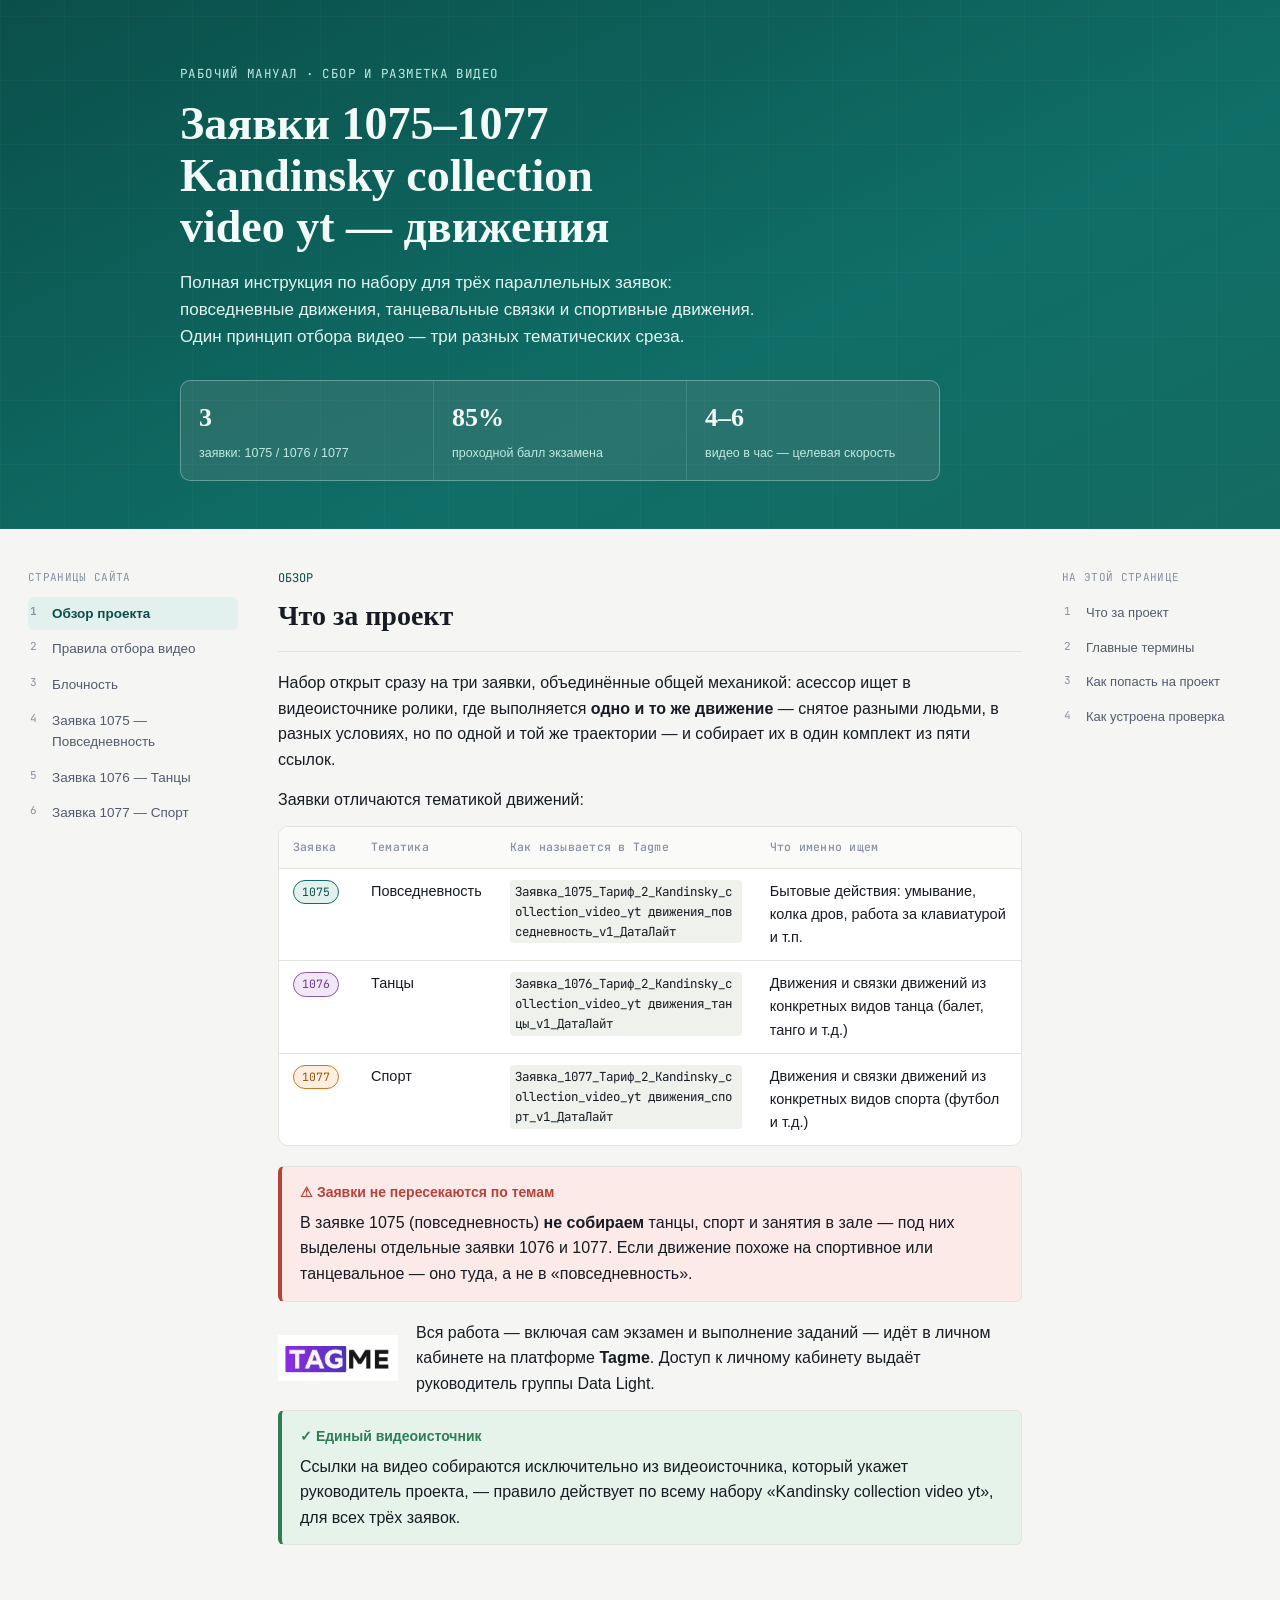
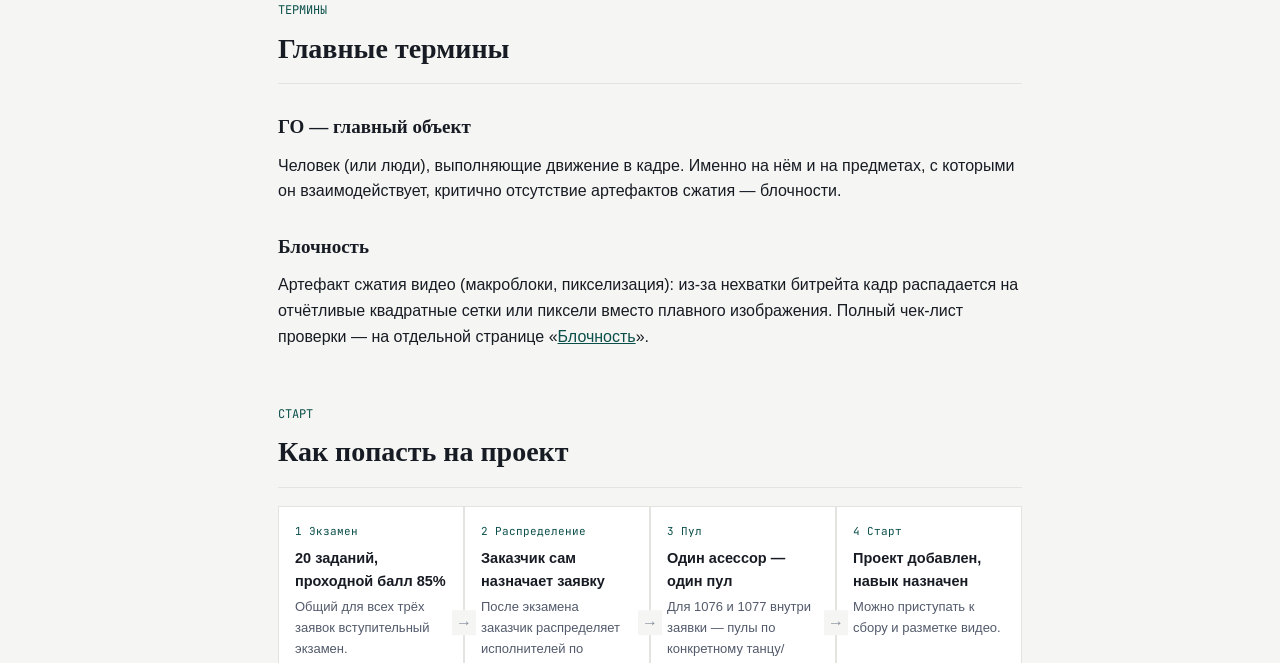
==== site/index.html @ 00cd405f "Добавить index.html с редиректом на overview.html Чтобы асессорам можно было давать короткую ссылку " ====
<!DOCTYPE html>
<html lang="ru">
<head>
<meta charset="UTF-8">
<meta http-equiv="refresh" content="0; url=overview.html">
<link rel="canonical" href="overview.html">
<title>Заявки 1075–1077 · Kandinsky — движения</title>
</head>
<body>
<p>Переход на <a href="overview.html">страницу «Обзор проекта»</a>…</p>
</body>
</html>
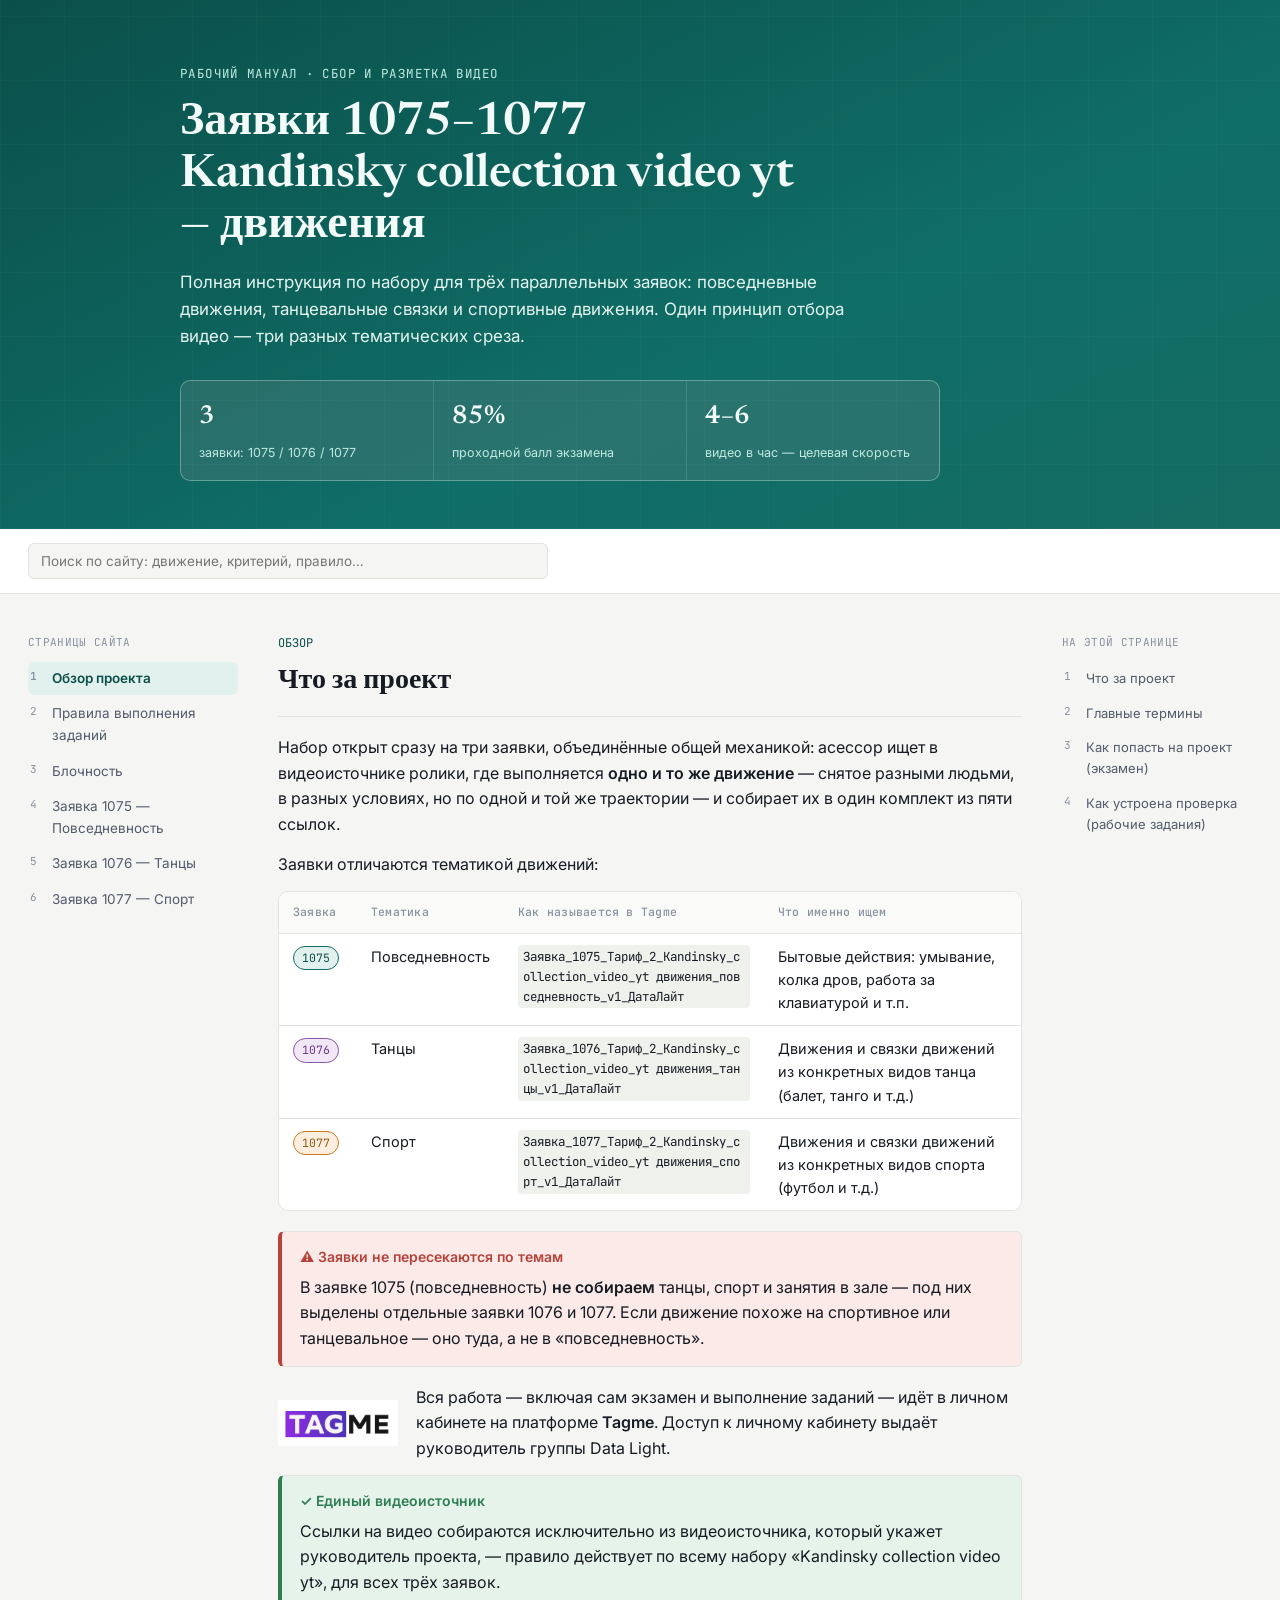
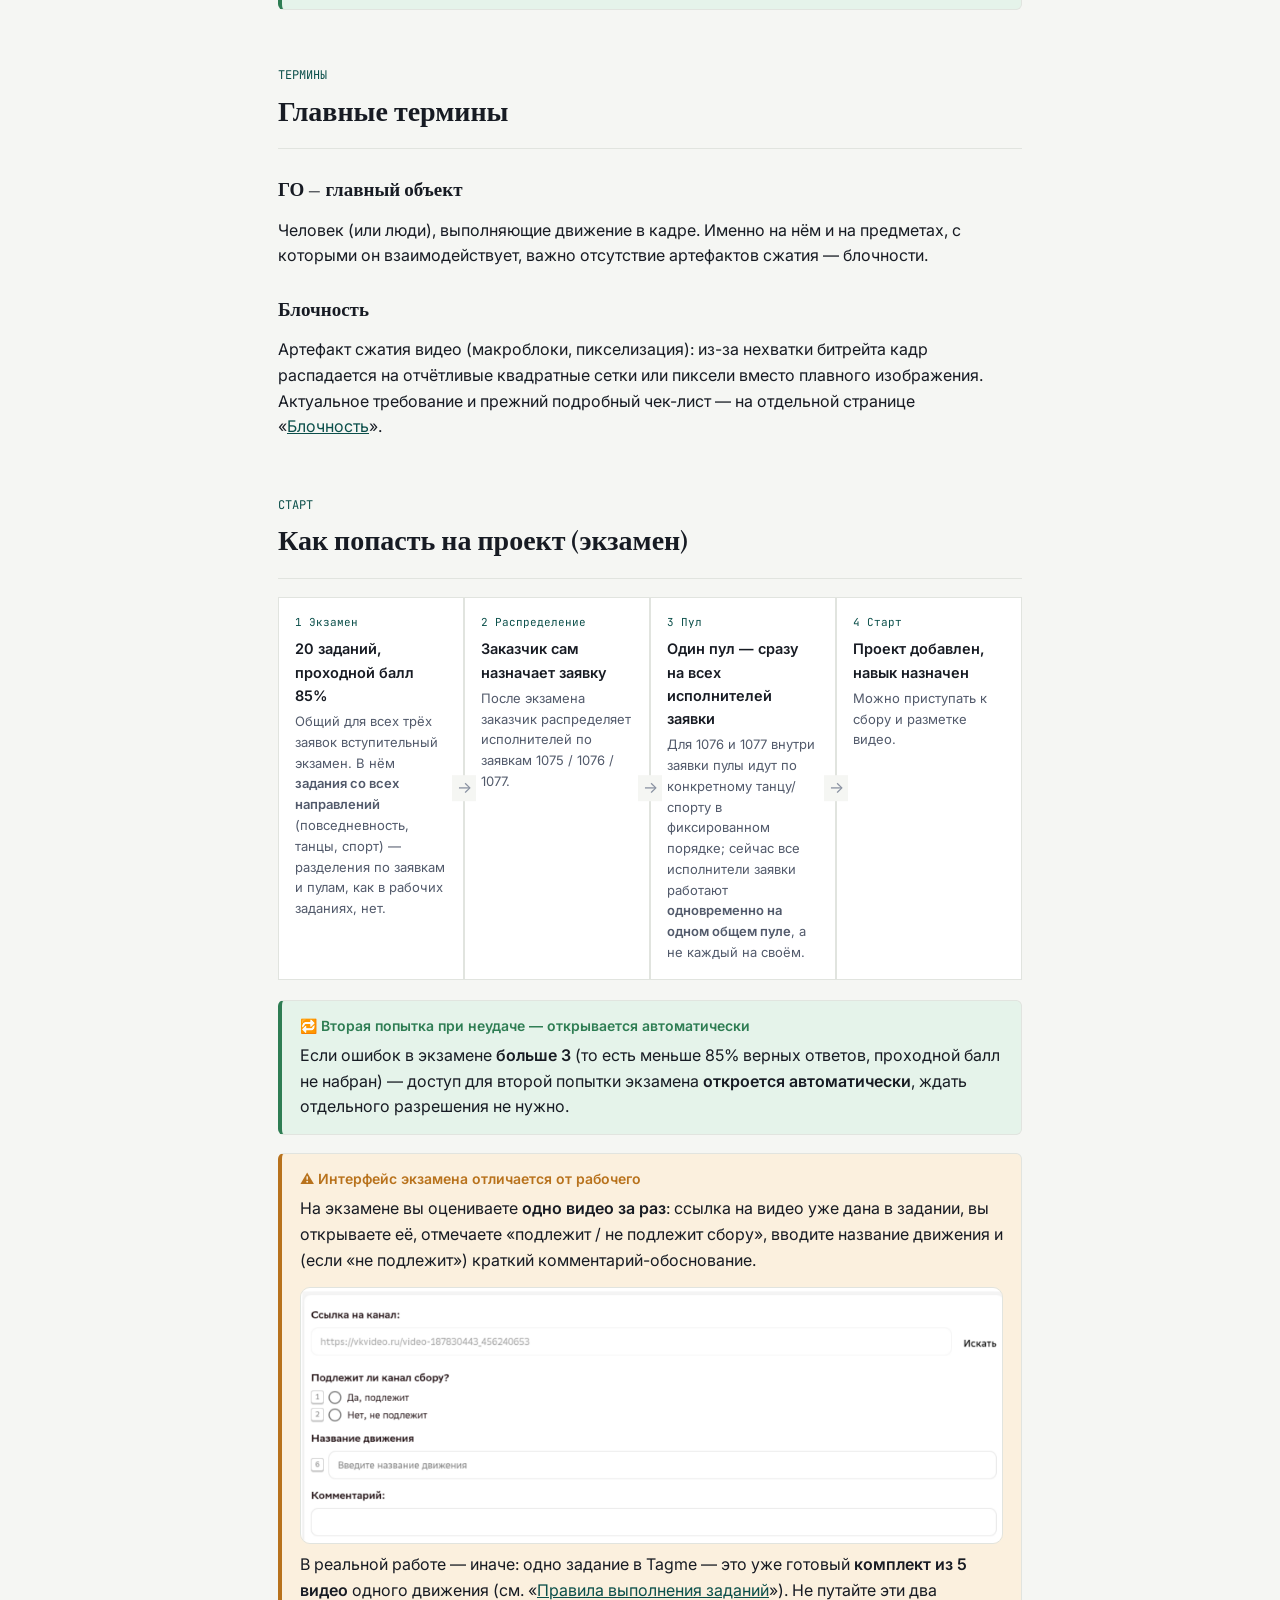
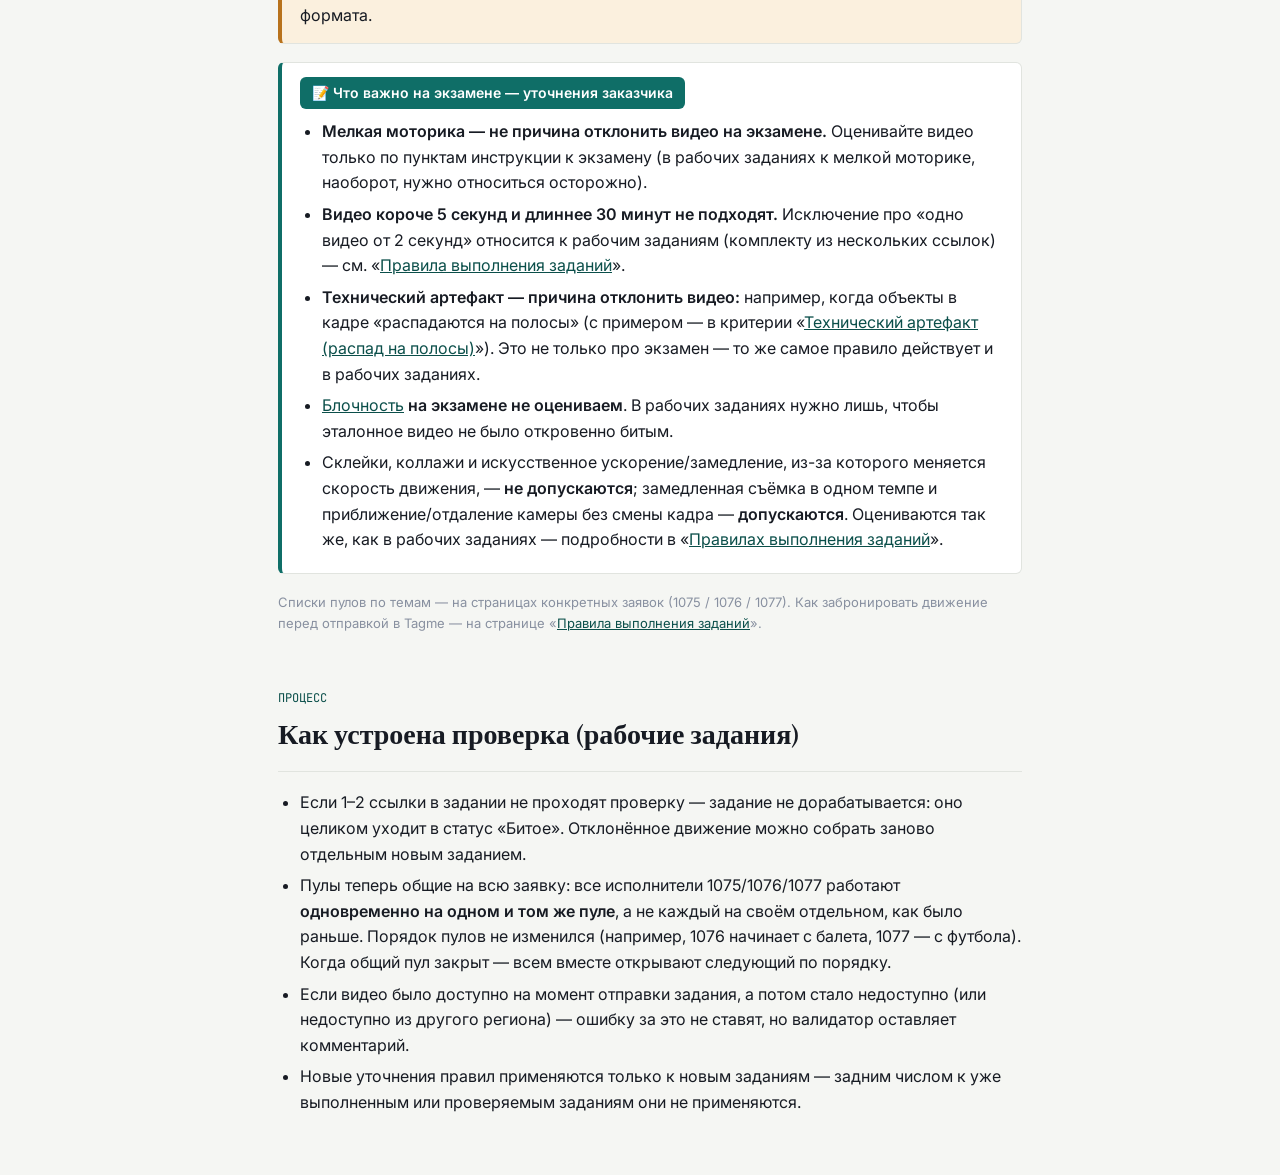
==== commit 6c66bcc3: "Перезапустить деплой сайта: предыдущий упал из-за сбоя GitHub Pages (артефакт не найден) Co-Authored" ====
--- a/site/index.html
+++ b/site/index.html
@@ -10,3 +10,4 @@
 <p>Переход на <a href="overview.html">страницу «Обзор проекта»</a>…</p>
 </body>
 </html>
+
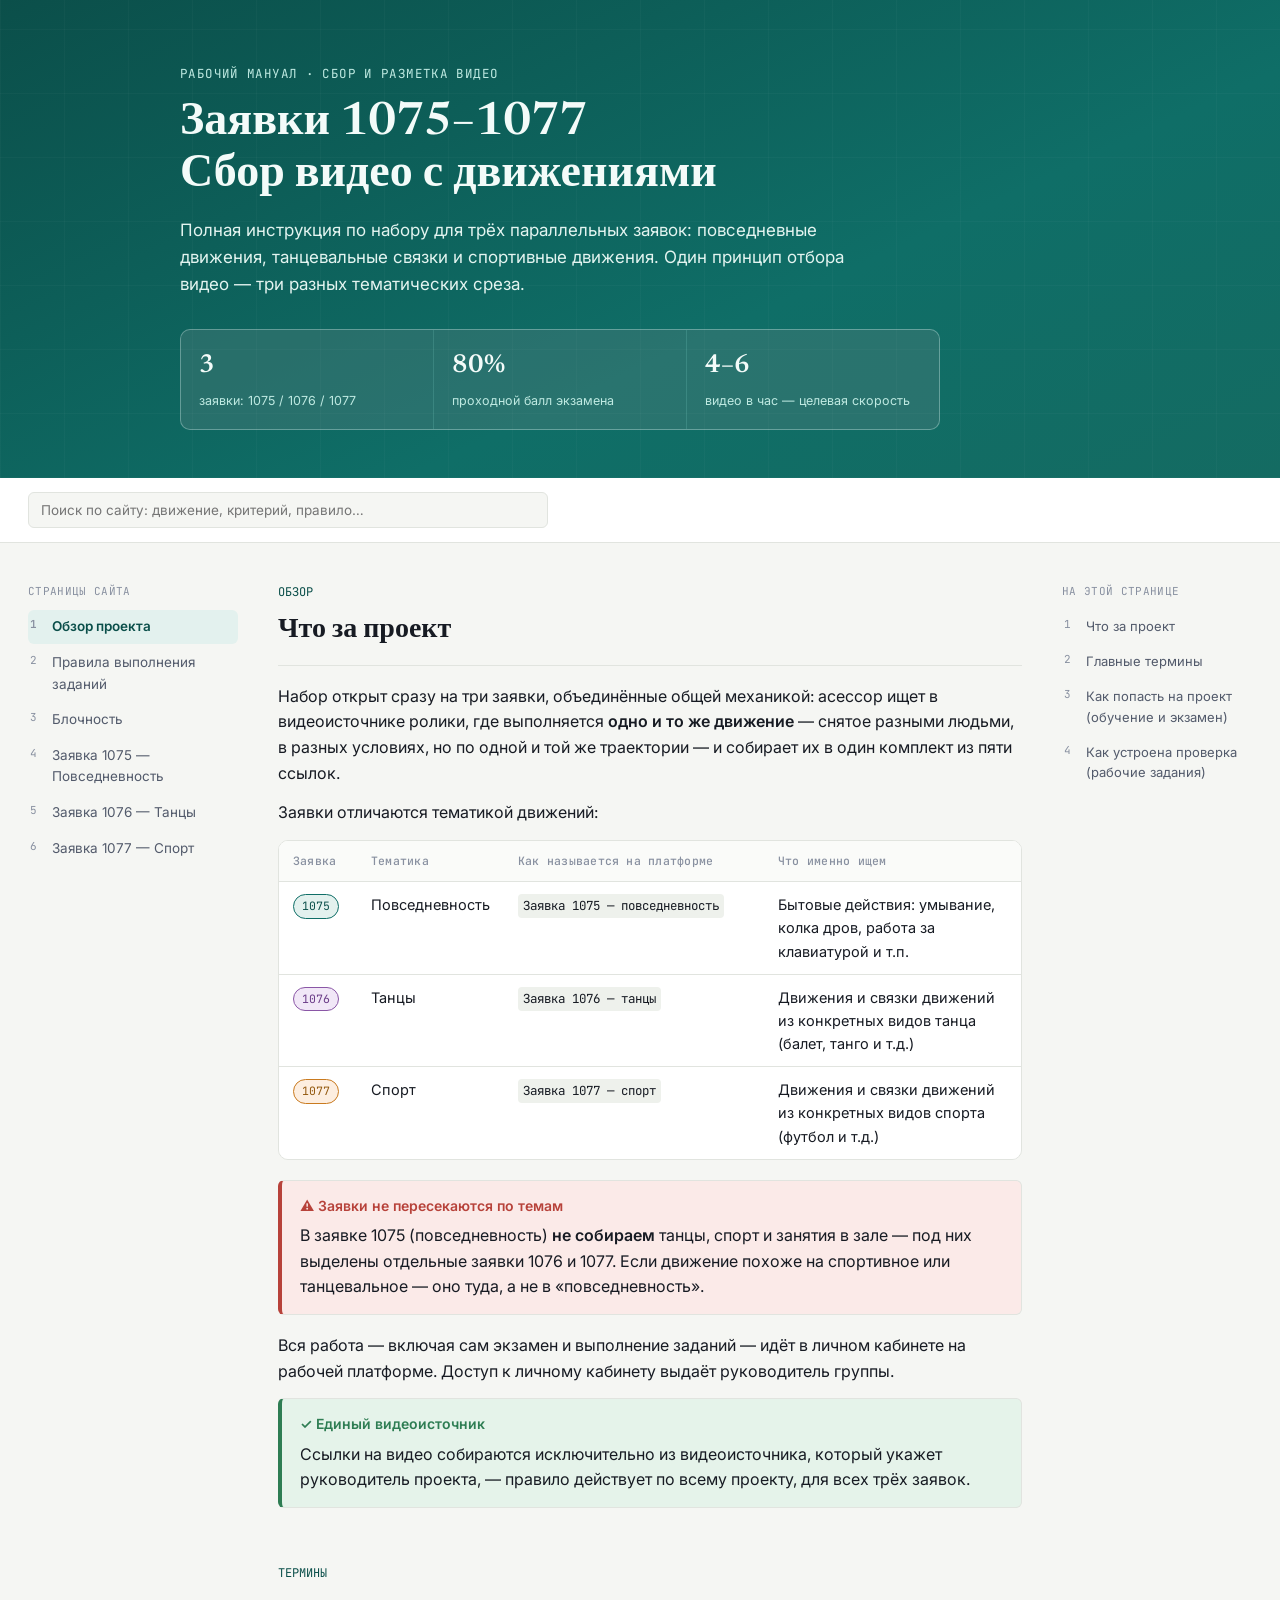
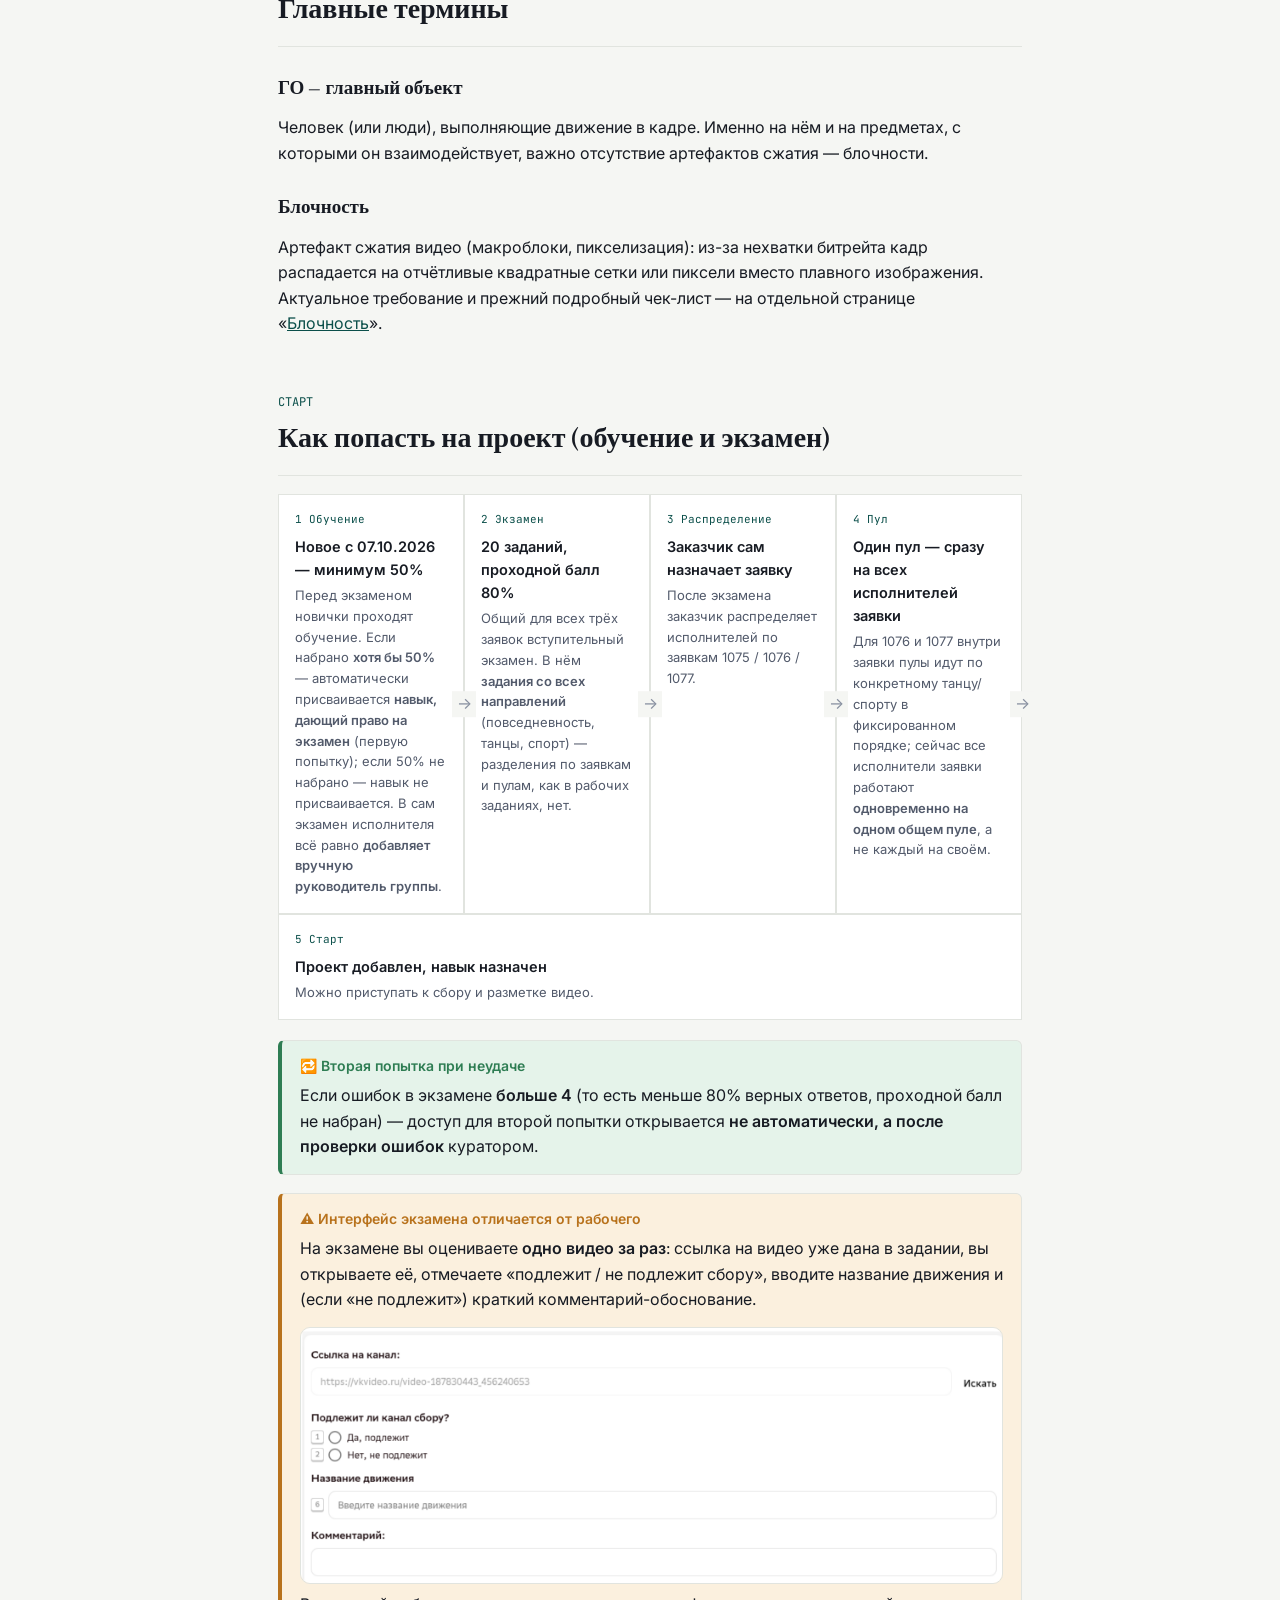
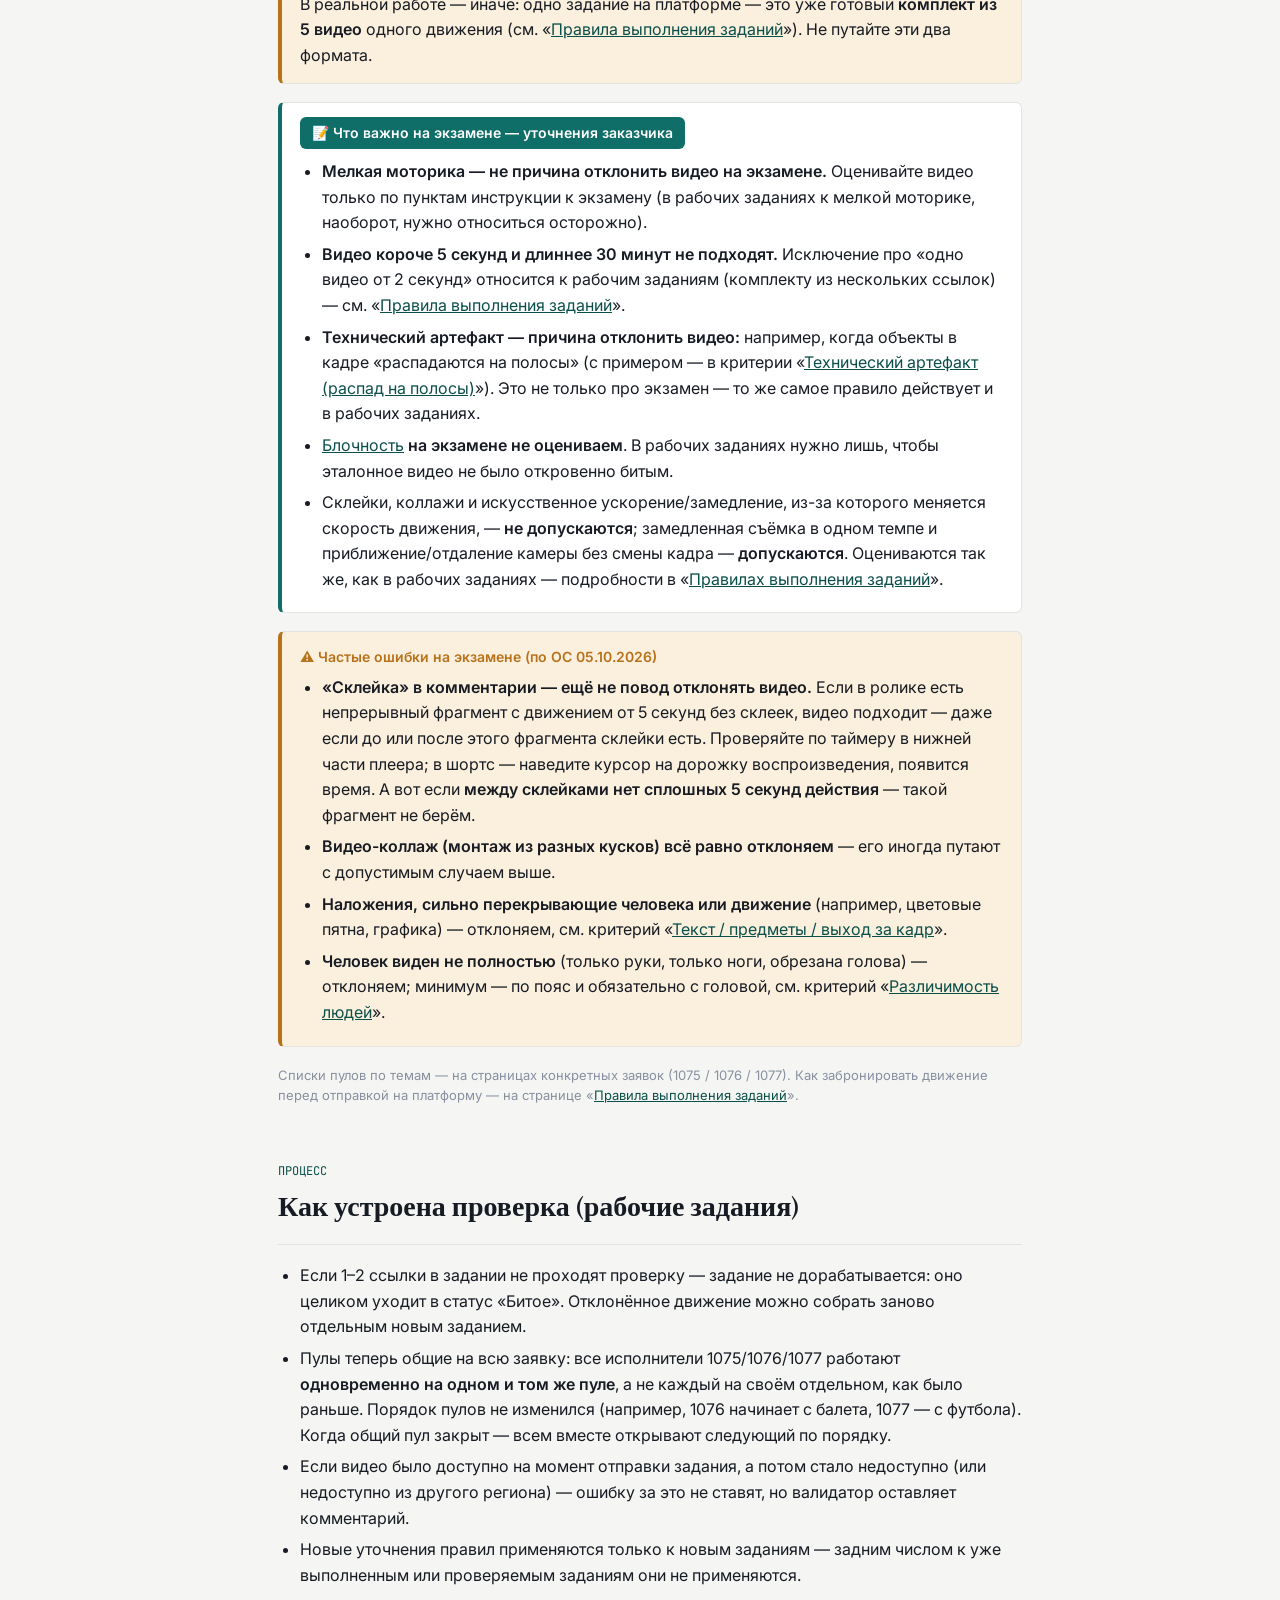
==== commit 1bd31450: "Мануал по заявкам 1075–1077 (сбор видео с движениями) Co-Authored-By: Claude Opus 5.5 <noreply@anthr" ====
--- a/site/index.html
+++ b/site/index.html
@@ -4,7 +4,7 @@
 <meta charset="UTF-8">
 <meta http-equiv="refresh" content="0; url=overview.html">
 <link rel="canonical" href="overview.html">
-<title>Заявки 1075–1077 · Kandinsky — движения</title>
+<title>Заявки 1075–1077 · Движения</title>
 </head>
 <body>
 <p>Переход на <a href="overview.html">страницу «Обзор проекта»</a>…</p>
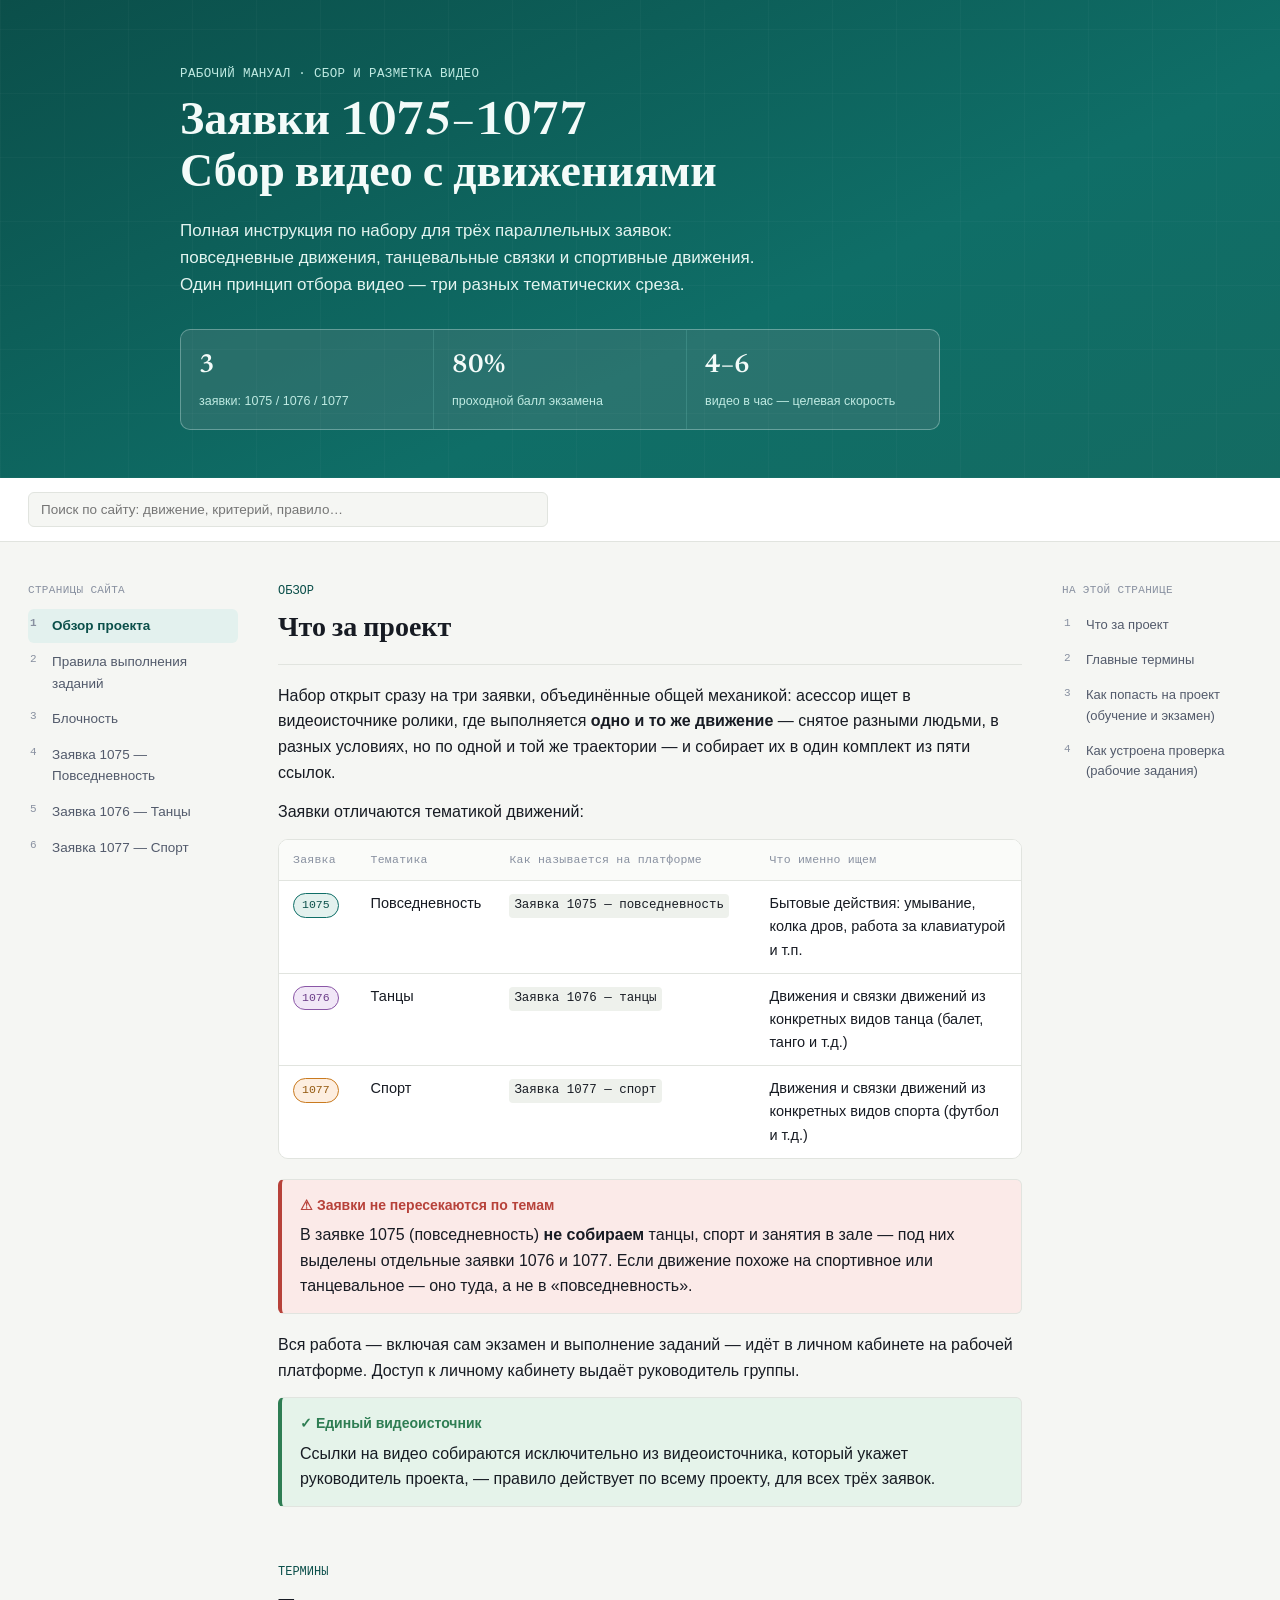
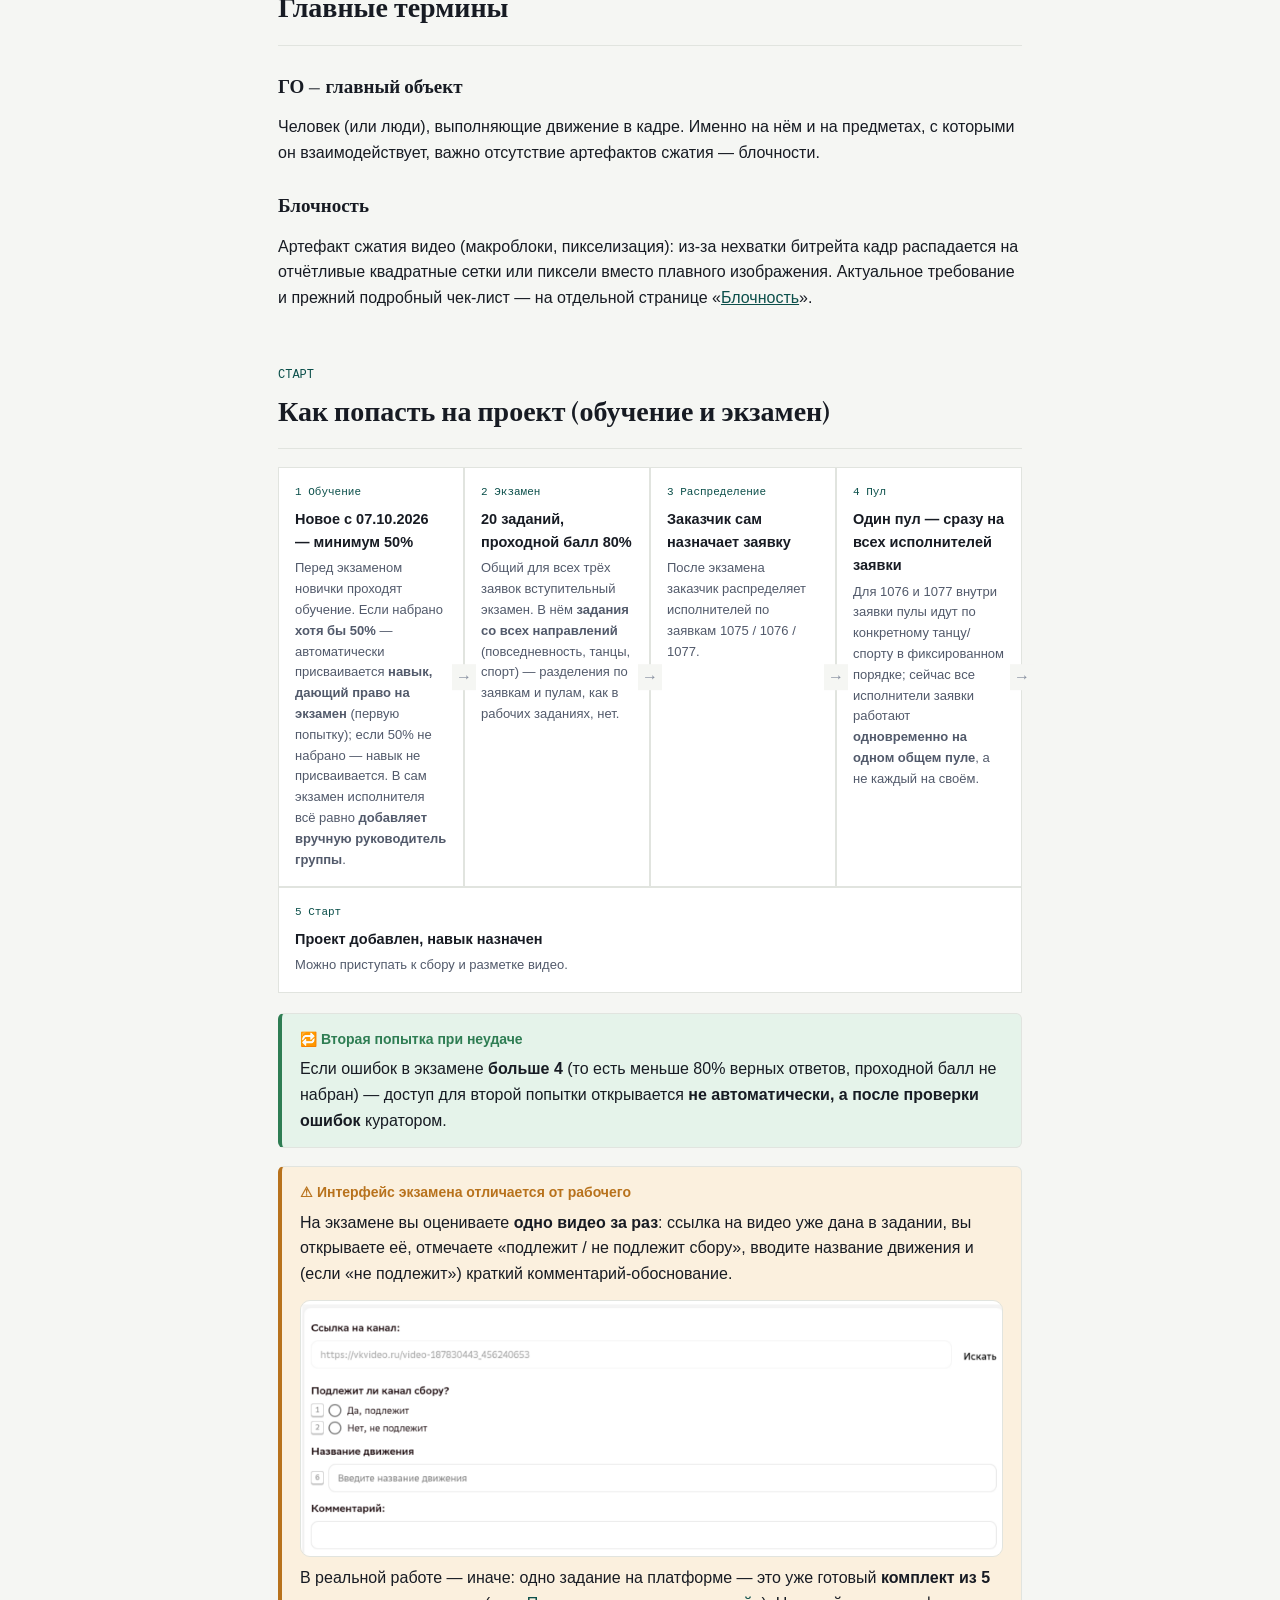
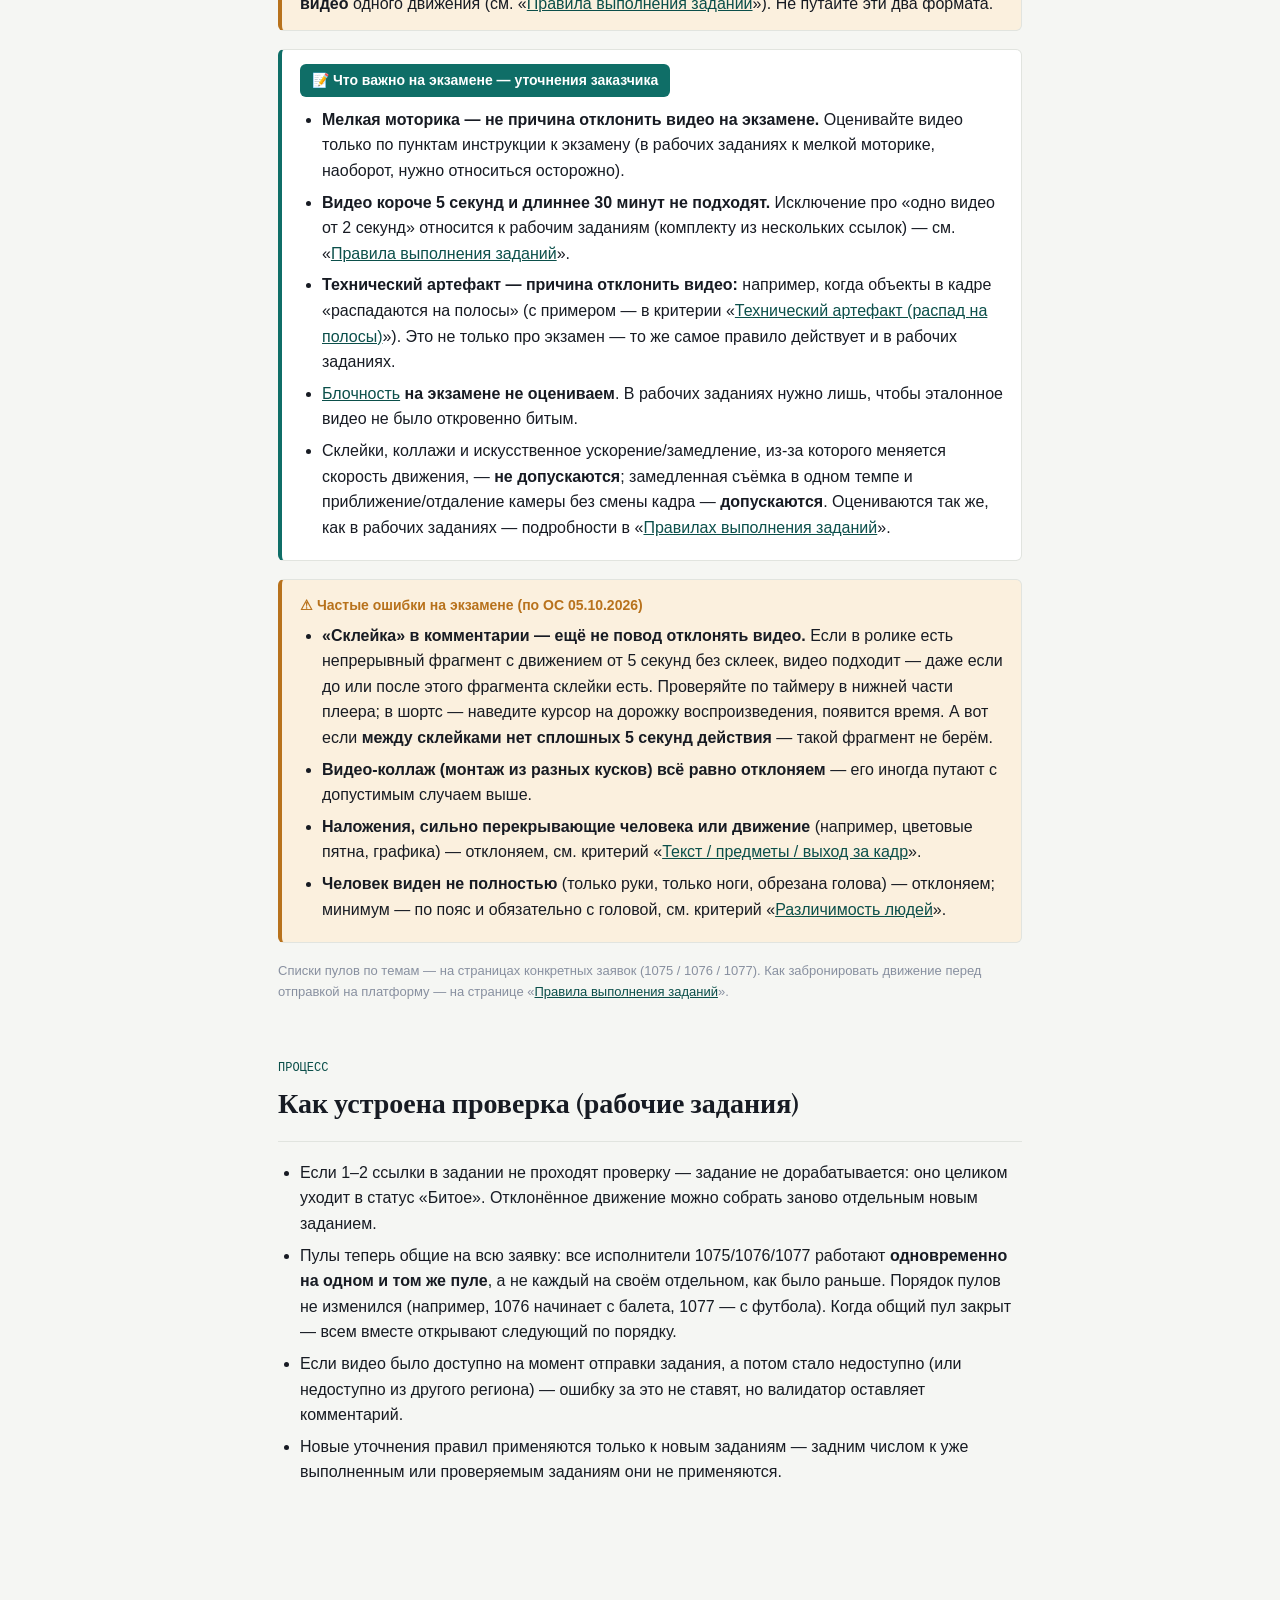
==== commit d726a128: "Перезапуск публикации сайта Co-Authored-By: Claude Opus 5.5 <noreply@anthropic.com>" ====
--- a/site/index.html
+++ b/site/index.html
@@ -11,3 +11,4 @@
 </body>
 </html>
 
+
